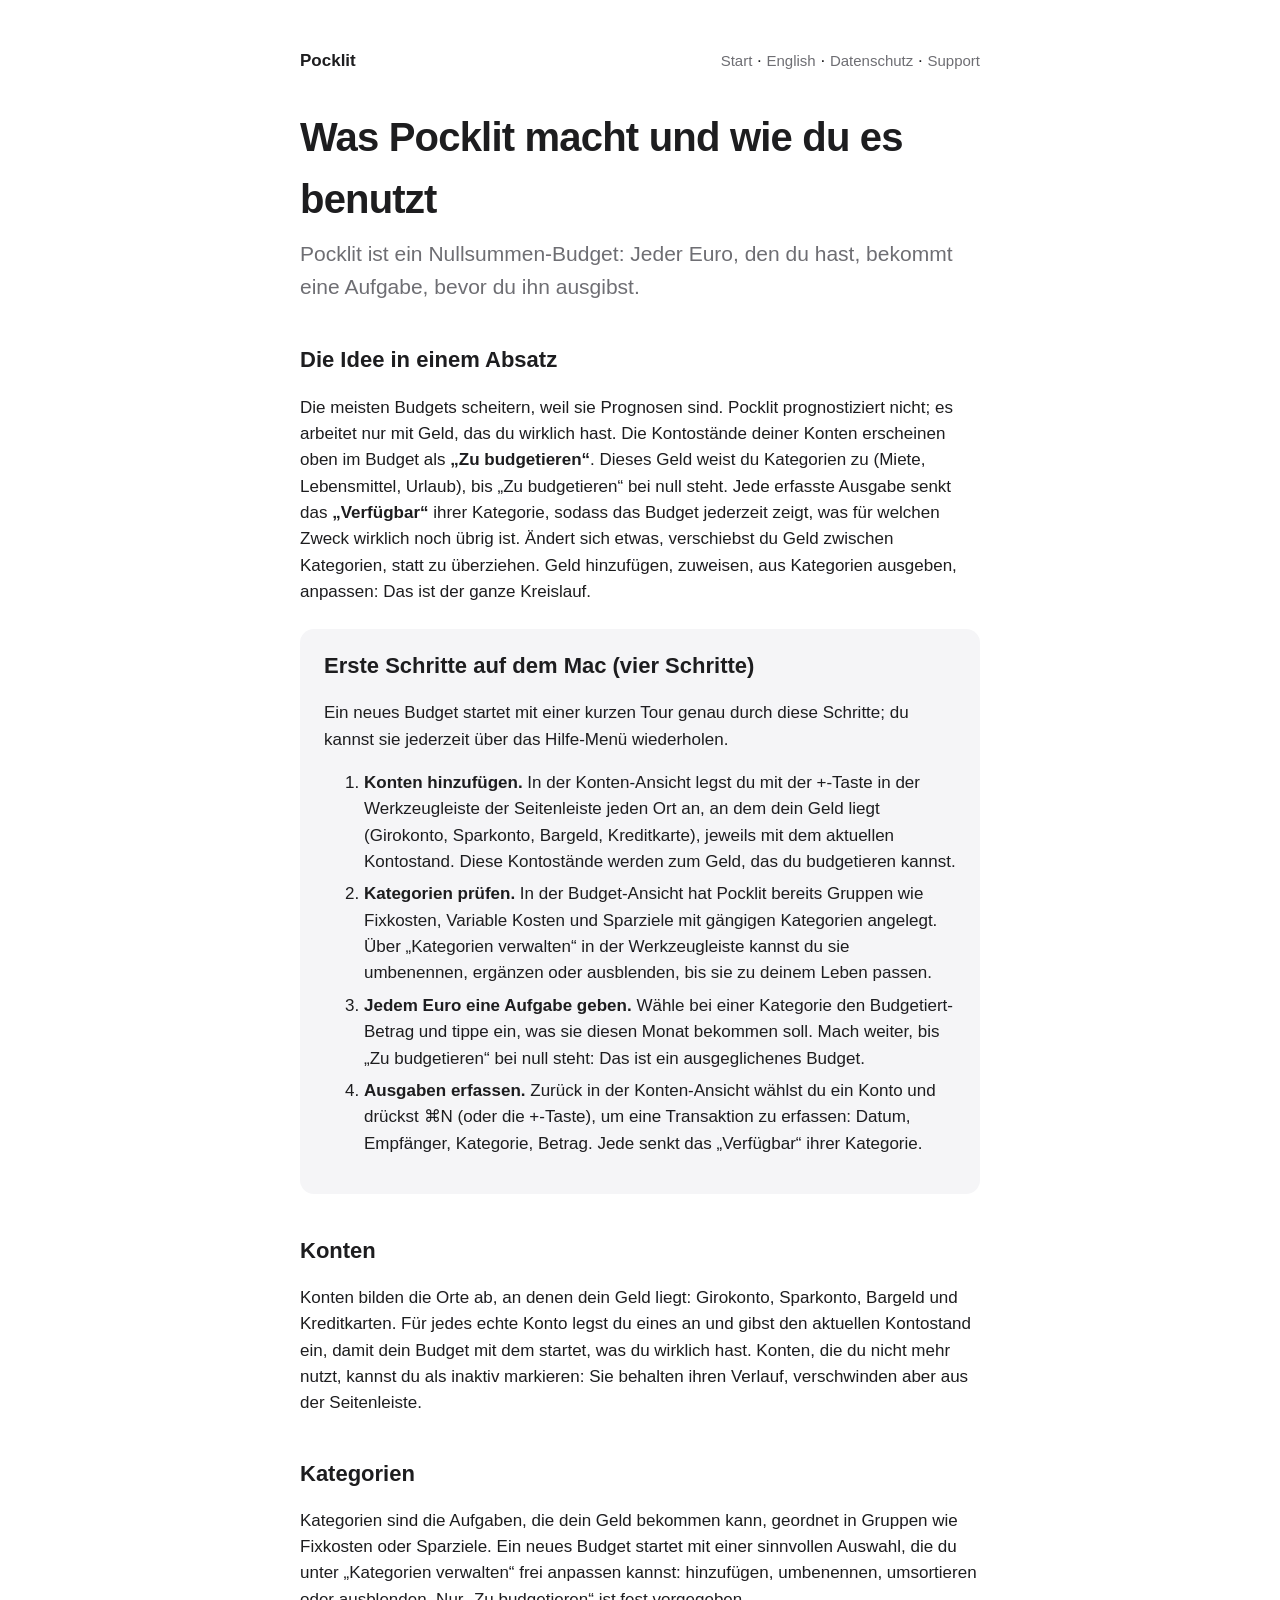
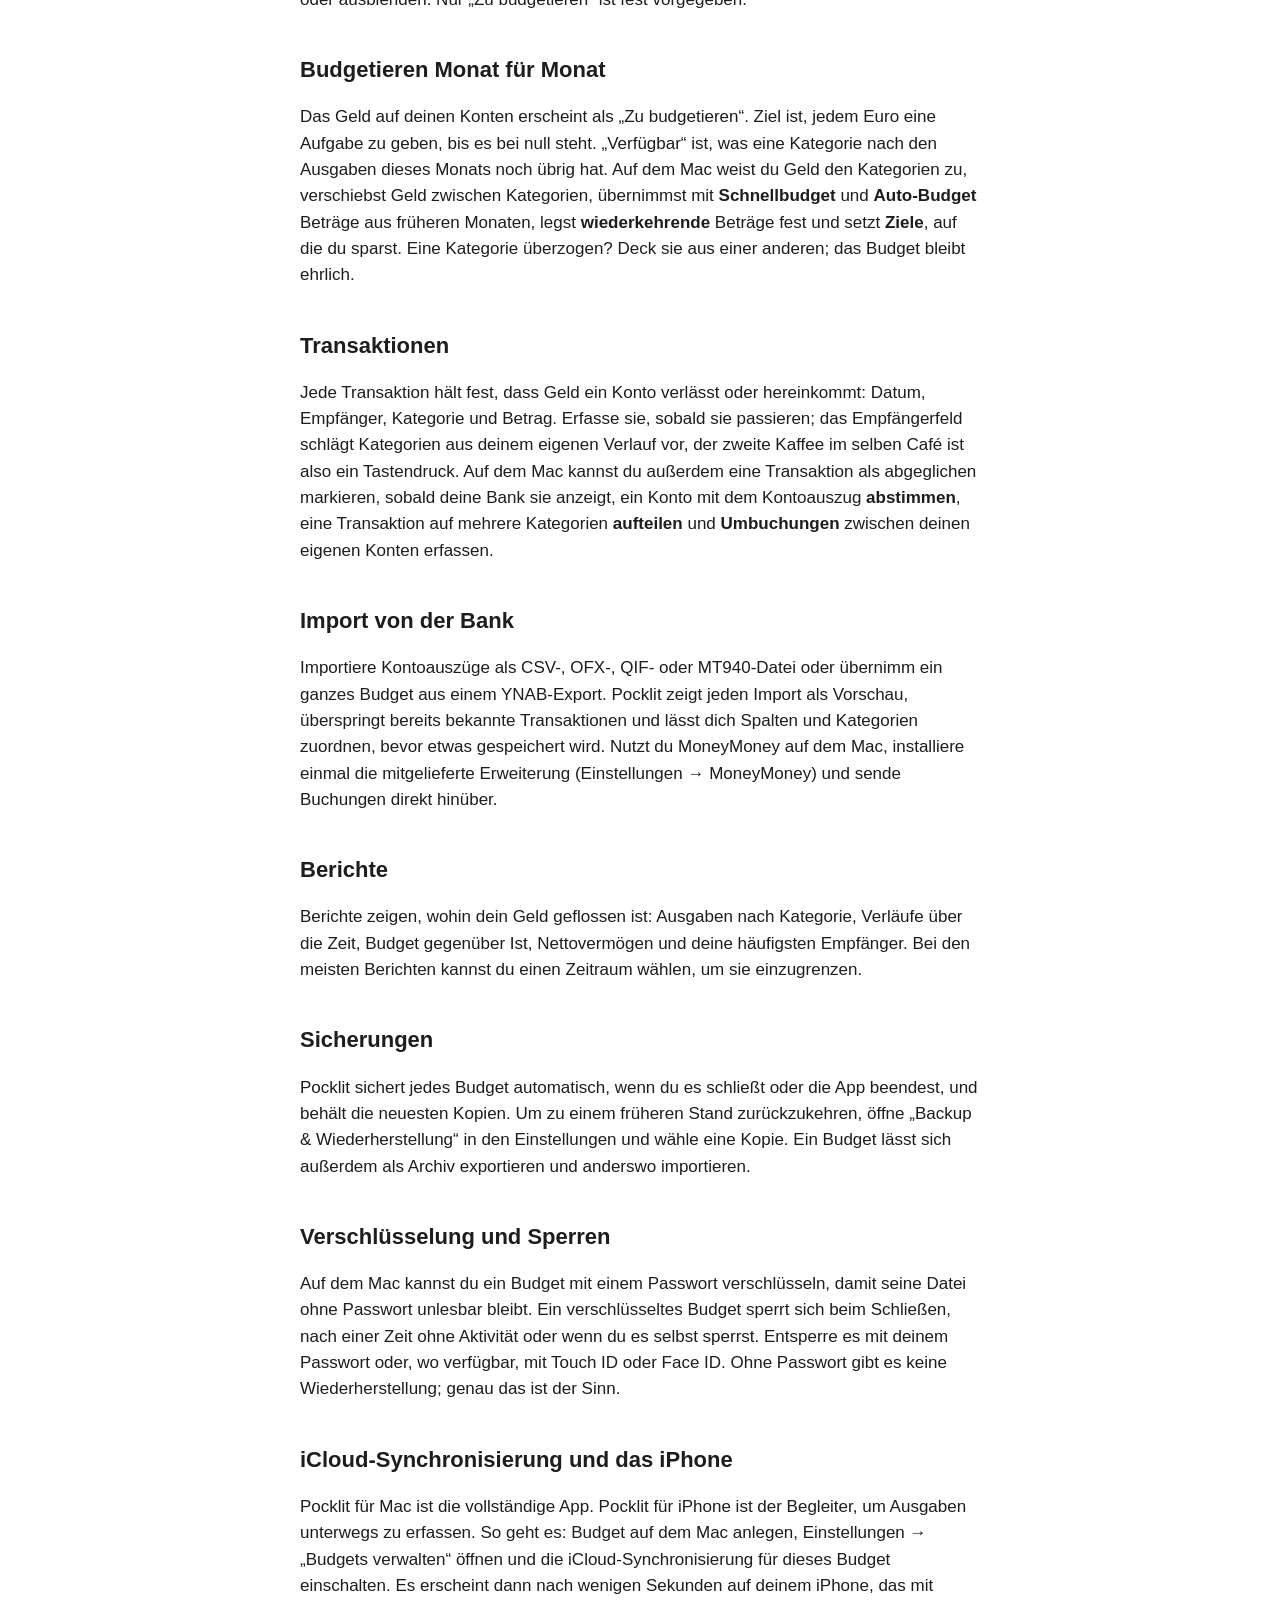
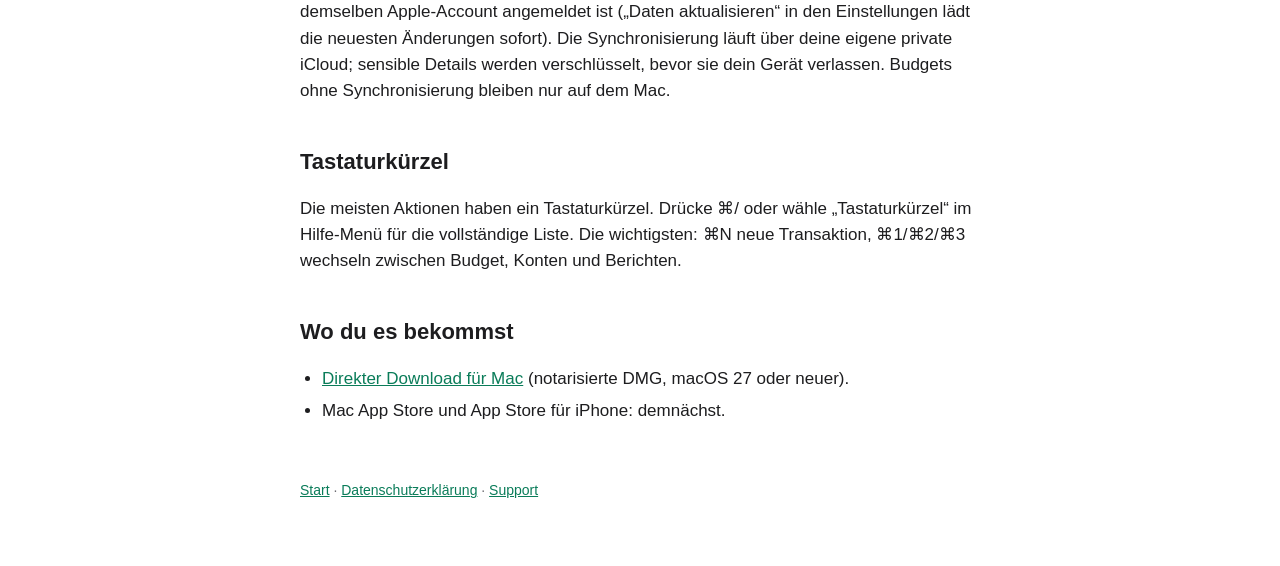
==== anleitung.html @ d17fcb15 "site: sync from Pocklit 1.1.0" ====
<!doctype html>
<html lang="de">
<head>
<meta charset="utf-8">
<meta name="viewport" content="width=device-width, initial-scale=1">
<title>Pocklit-Anleitung — was die App macht und wie du sie benutzt</title>
<meta name="description" content="Was Pocklit macht und wie du es benutzt: Nullsummen-Budget auf Mac und iPhone, Schritt für Schritt.">
<link rel="stylesheet" href="style.css">
</head>
<body>
<main>
<header><strong>Pocklit</strong><nav><a href="de.html">Start</a> · <a href="guide.html">English</a> · <a href="datenschutz.html">Datenschutz</a> · <a href="support.html">Support</a></nav></header>

<h1>Was Pocklit macht und wie du es benutzt</h1>
<p class="tagline">Pocklit ist ein Nullsummen-Budget: Jeder Euro, den du hast, bekommt eine Aufgabe, bevor du ihn ausgibst.</p>

<h2>Die Idee in einem Absatz</h2>
<p>Die meisten Budgets scheitern, weil sie Prognosen sind. Pocklit prognostiziert nicht; es arbeitet nur mit Geld, das du wirklich hast. Die Kontostände deiner Konten erscheinen oben im Budget als <strong>„Zu budgetieren“</strong>. Dieses Geld weist du Kategorien zu (Miete, Lebensmittel, Urlaub), bis „Zu budgetieren“ bei null steht. Jede erfasste Ausgabe senkt das <strong>„Verfügbar“</strong> ihrer Kategorie, sodass das Budget jederzeit zeigt, was für welchen Zweck wirklich noch übrig ist. Ändert sich etwas, verschiebst du Geld zwischen Kategorien, statt zu überziehen. Geld hinzufügen, zuweisen, aus Kategorien ausgeben, anpassen: Das ist der ganze Kreislauf.</p>

<div class="card">
<h2 style="margin-top:0">Erste Schritte auf dem Mac (vier Schritte)</h2>
<p>Ein neues Budget startet mit einer kurzen Tour genau durch diese Schritte; du kannst sie jederzeit über das Hilfe-Menü wiederholen.</p>
<ol>
<li><strong>Konten hinzufügen.</strong> In der Konten-Ansicht legst du mit der +-Taste in der Werkzeugleiste der Seitenleiste jeden Ort an, an dem dein Geld liegt (Girokonto, Sparkonto, Bargeld, Kreditkarte), jeweils mit dem aktuellen Kontostand. Diese Kontostände werden zum Geld, das du budgetieren kannst.</li>
<li><strong>Kategorien prüfen.</strong> In der Budget-Ansicht hat Pocklit bereits Gruppen wie Fixkosten, Variable Kosten und Sparziele mit gängigen Kategorien angelegt. Über „Kategorien verwalten“ in der Werkzeugleiste kannst du sie umbenennen, ergänzen oder ausblenden, bis sie zu deinem Leben passen.</li>
<li><strong>Jedem Euro eine Aufgabe geben.</strong> Wähle bei einer Kategorie den Budgetiert-Betrag und tippe ein, was sie diesen Monat bekommen soll. Mach weiter, bis „Zu budgetieren“ bei null steht: Das ist ein ausgeglichenes Budget.</li>
<li><strong>Ausgaben erfassen.</strong> Zurück in der Konten-Ansicht wählst du ein Konto und drückst ⌘N (oder die +-Taste), um eine Transaktion zu erfassen: Datum, Empfänger, Kategorie, Betrag. Jede senkt das „Verfügbar“ ihrer Kategorie.</li>
</ol>
</div>

<h2>Konten</h2>
<p>Konten bilden die Orte ab, an denen dein Geld liegt: Girokonto, Sparkonto, Bargeld und Kreditkarten. Für jedes echte Konto legst du eines an und gibst den aktuellen Kontostand ein, damit dein Budget mit dem startet, was du wirklich hast. Konten, die du nicht mehr nutzt, kannst du als inaktiv markieren: Sie behalten ihren Verlauf, verschwinden aber aus der Seitenleiste.</p>

<h2>Kategorien</h2>
<p>Kategorien sind die Aufgaben, die dein Geld bekommen kann, geordnet in Gruppen wie Fixkosten oder Sparziele. Ein neues Budget startet mit einer sinnvollen Auswahl, die du unter „Kategorien verwalten“ frei anpassen kannst: hinzufügen, umbenennen, umsortieren oder ausblenden. Nur „Zu budgetieren“ ist fest vorgegeben.</p>

<h2>Budgetieren Monat für Monat</h2>
<p>Das Geld auf deinen Konten erscheint als „Zu budgetieren“. Ziel ist, jedem Euro eine Aufgabe zu geben, bis es bei null steht. „Verfügbar“ ist, was eine Kategorie nach den Ausgaben dieses Monats noch übrig hat. Auf dem Mac weist du Geld den Kategorien zu, verschiebst Geld zwischen Kategorien, übernimmst mit <strong>Schnellbudget</strong> und <strong>Auto-Budget</strong> Beträge aus früheren Monaten, legst <strong>wiederkehrende</strong> Beträge fest und setzt <strong>Ziele</strong>, auf die du sparst. Eine Kategorie überzogen? Deck sie aus einer anderen; das Budget bleibt ehrlich.</p>

<h2>Transaktionen</h2>
<p>Jede Transaktion hält fest, dass Geld ein Konto verlässt oder hereinkommt: Datum, Empfänger, Kategorie und Betrag. Erfasse sie, sobald sie passieren; das Empfängerfeld schlägt Kategorien aus deinem eigenen Verlauf vor, der zweite Kaffee im selben Café ist also ein Tastendruck. Auf dem Mac kannst du außerdem eine Transaktion als abgeglichen markieren, sobald deine Bank sie anzeigt, ein Konto mit dem Kontoauszug <strong>abstimmen</strong>, eine Transaktion auf mehrere Kategorien <strong>aufteilen</strong> und <strong>Umbuchungen</strong> zwischen deinen eigenen Konten erfassen.</p>

<h2>Import von der Bank</h2>
<p>Importiere Kontoauszüge als CSV-, OFX-, QIF- oder MT940-Datei oder übernimm ein ganzes Budget aus einem YNAB-Export. Pocklit zeigt jeden Import als Vorschau, überspringt bereits bekannte Transaktionen und lässt dich Spalten und Kategorien zuordnen, bevor etwas gespeichert wird. Nutzt du MoneyMoney auf dem Mac, installiere einmal die mitgelieferte Erweiterung (Einstellungen → MoneyMoney) und sende Buchungen direkt hinüber.</p>

<h2>Berichte</h2>
<p>Berichte zeigen, wohin dein Geld geflossen ist: Ausgaben nach Kategorie, Verläufe über die Zeit, Budget gegenüber Ist, Nettovermögen und deine häufigsten Empfänger. Bei den meisten Berichten kannst du einen Zeitraum wählen, um sie einzugrenzen.</p>

<h2>Sicherungen</h2>
<p>Pocklit sichert jedes Budget automatisch, wenn du es schließt oder die App beendest, und behält die neuesten Kopien. Um zu einem früheren Stand zurückzukehren, öffne „Backup &amp; Wiederherstellung“ in den Einstellungen und wähle eine Kopie. Ein Budget lässt sich außerdem als Archiv exportieren und anderswo importieren.</p>

<h2>Verschlüsselung und Sperren</h2>
<p>Auf dem Mac kannst du ein Budget mit einem Passwort verschlüsseln, damit seine Datei ohne Passwort unlesbar bleibt. Ein verschlüsseltes Budget sperrt sich beim Schließen, nach einer Zeit ohne Aktivität oder wenn du es selbst sperrst. Entsperre es mit deinem Passwort oder, wo verfügbar, mit Touch ID oder Face ID. Ohne Passwort gibt es keine Wiederherstellung; genau das ist der Sinn.</p>

<h2>iCloud-Synchronisierung und das iPhone</h2>
<p>Pocklit für Mac ist die vollständige App. Pocklit für iPhone ist der Begleiter, um Ausgaben unterwegs zu erfassen. So geht es: Budget auf dem Mac anlegen, Einstellungen → „Budgets verwalten“ öffnen und die iCloud-Synchronisierung für dieses Budget einschalten. Es erscheint dann nach wenigen Sekunden auf deinem iPhone, das mit demselben Apple-Account angemeldet ist („Daten aktualisieren“ in den Einstellungen lädt die neuesten Änderungen sofort). Die Synchronisierung läuft über deine eigene private iCloud; sensible Details werden verschlüsselt, bevor sie dein Gerät verlassen. Budgets ohne Synchronisierung bleiben nur auf dem Mac.</p>

<h2>Tastaturkürzel</h2>
<p>Die meisten Aktionen haben ein Tastaturkürzel. Drücke ⌘/ oder wähle „Tastaturkürzel“ im Hilfe-Menü für die vollständige Liste. Die wichtigsten: ⌘N neue Transaktion, ⌘1/⌘2/⌘3 wechseln zwischen Budget, Konten und Berichten.</p>

<h2>Wo du es bekommst</h2>
<ul>
<li><a href="https://github.com/hanebambel/pocklit-site/releases/latest/download/Pocklit.dmg">Direkter Download für Mac</a> (notarisierte DMG, macOS 27 oder neuer).</li>
<li>Mac App Store und App Store für iPhone: demnächst.</li>
</ul>

<footer><a href="de.html">Start</a> · <a href="datenschutz.html">Datenschutzerklärung</a> · <a href="support.html">Support</a></footer>
</main>
</body>
</html>
---- style.css ----
:root { color-scheme: light dark; --fg: #1d1d1f; --bg: #ffffff; --muted: #6e6e73; --accent: #0a7c59; --card: #f5f5f7; }
@media (prefers-color-scheme: dark) { :root { --fg: #f5f5f7; --bg: #1d1d1f; --muted: #a1a1a6; --accent: #34c48e; --card: #2c2c2e; } }
* { box-sizing: border-box; }
body { margin: 0; font: 17px/1.55 -apple-system, BlinkMacSystemFont, "Helvetica Neue", Helvetica, Arial, sans-serif; color: var(--fg); background: var(--bg); }
main { max-width: 720px; margin: 0 auto; padding: 48px 20px 64px; }
header { display: flex; justify-content: space-between; align-items: baseline; gap: 16px; margin-bottom: 32px; }
header a { color: var(--muted); text-decoration: none; font-size: 15px; }
h1 { font-size: 40px; margin: 0 0 8px; letter-spacing: -0.02em; }
h2 { font-size: 22px; margin: 40px 0 12px; }
.tagline { font-size: 21px; color: var(--muted); margin: 0 0 28px; }
.button { display: inline-block; background: var(--accent); color: #fff; padding: 12px 22px; border-radius: 10px; text-decoration: none; font-weight: 600; }
.note { font-size: 14px; color: var(--muted); }
.card { background: var(--card); border-radius: 14px; padding: 20px 24px; margin: 24px 0; }
ul { padding-left: 22px; } li { margin: 6px 0; }
footer { margin-top: 56px; font-size: 14px; color: var(--muted); }
a { color: var(--accent); }
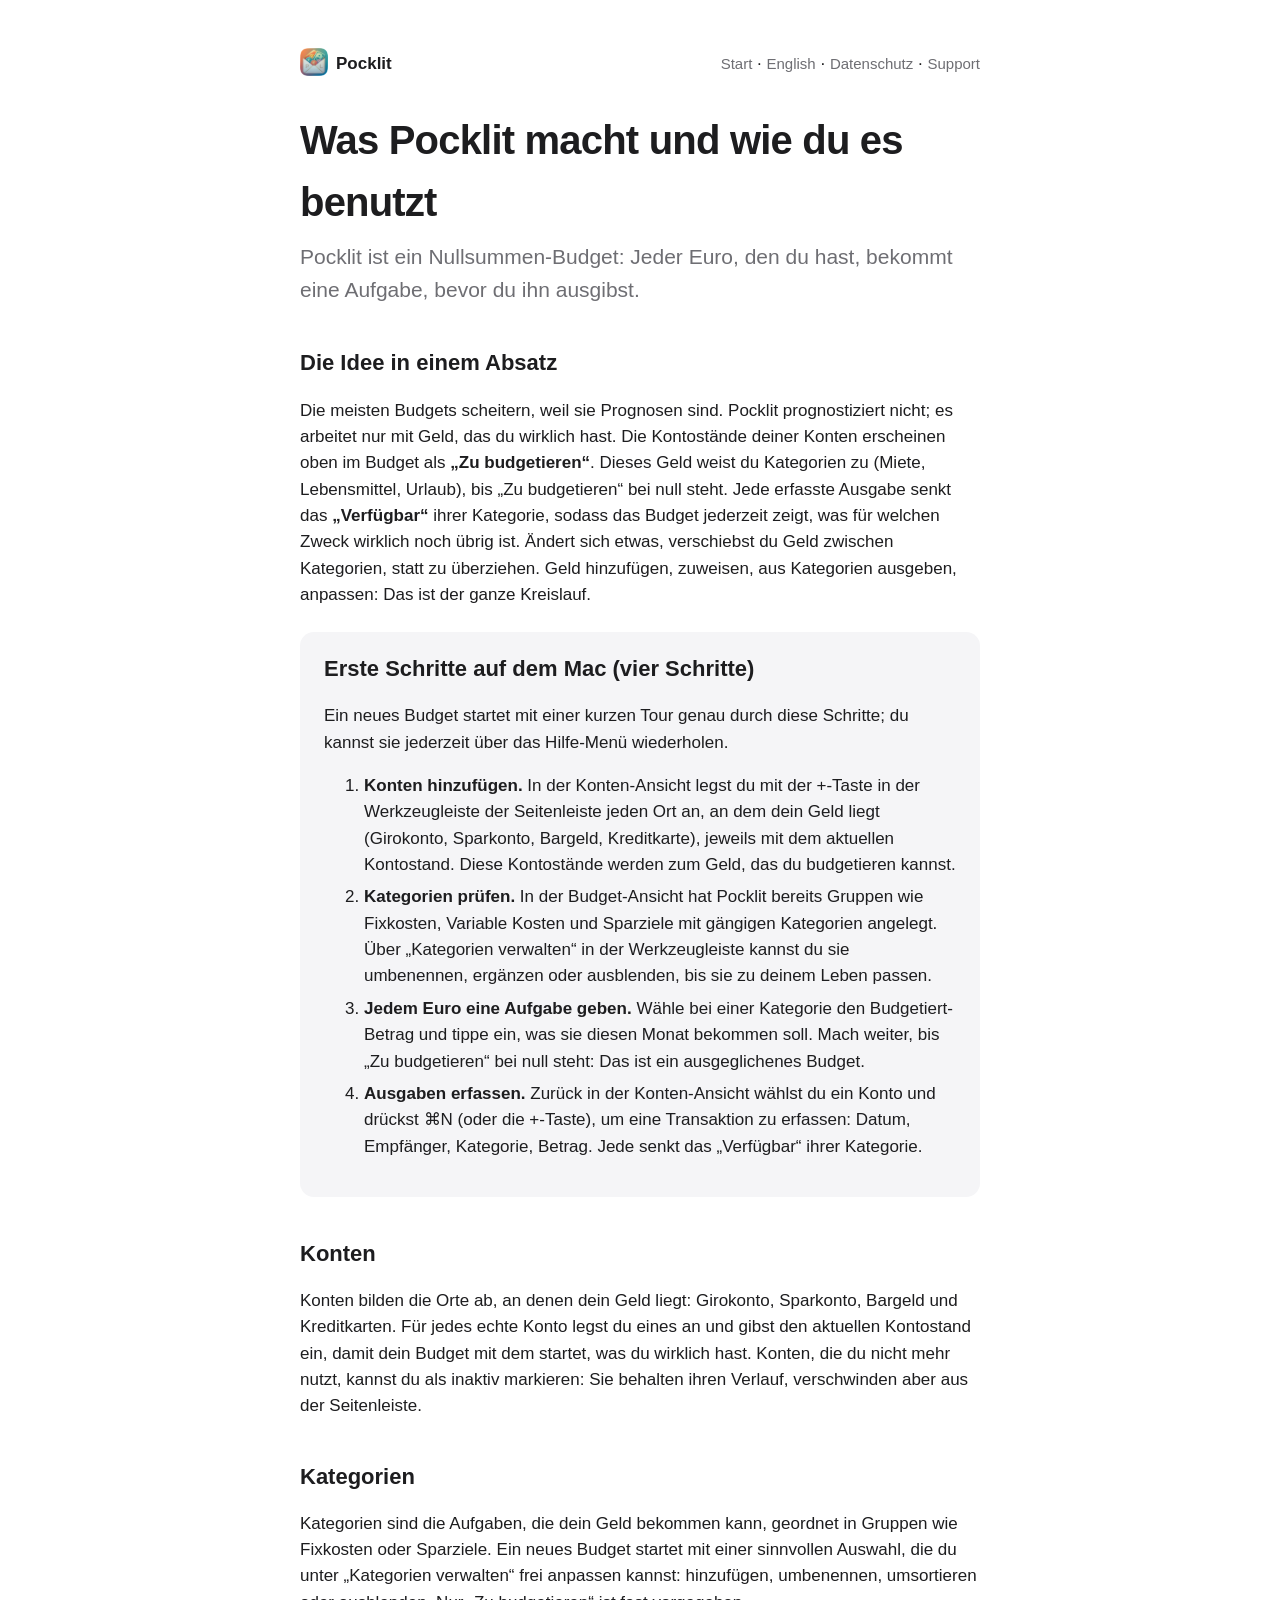
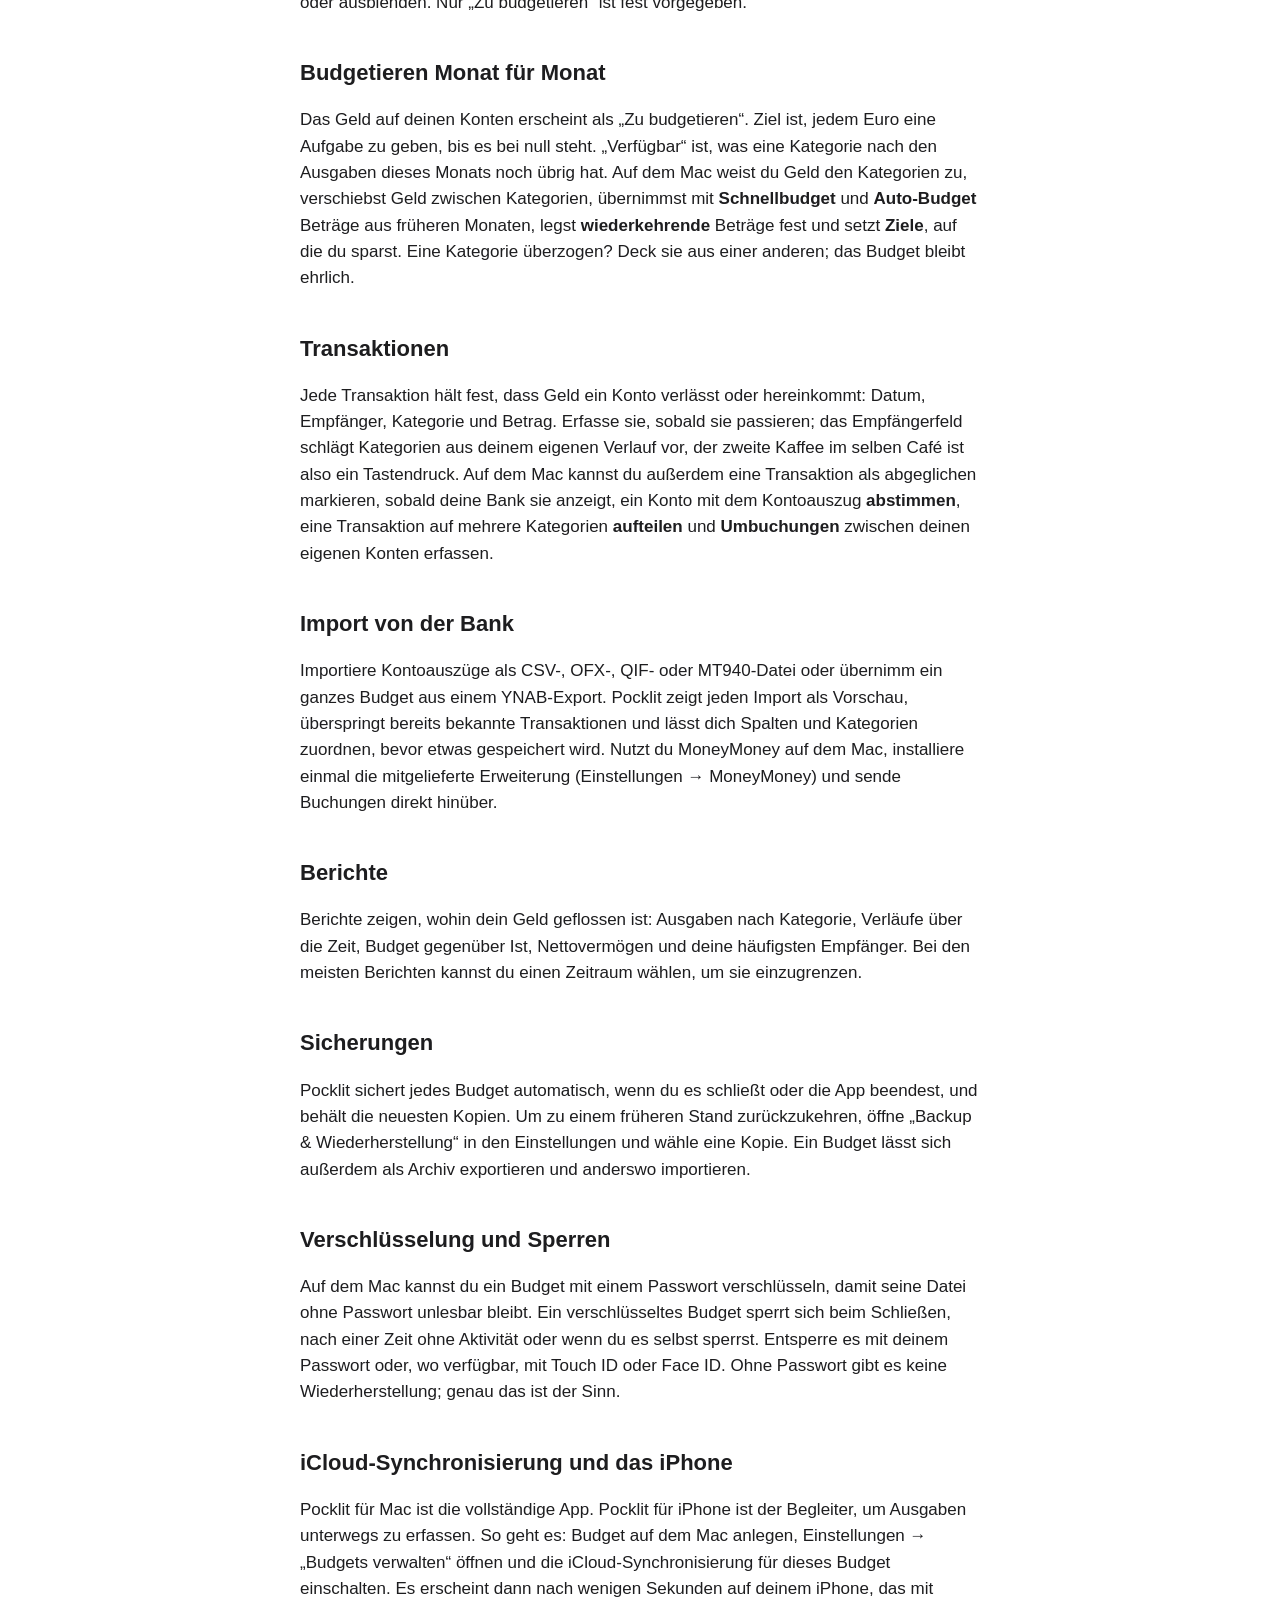
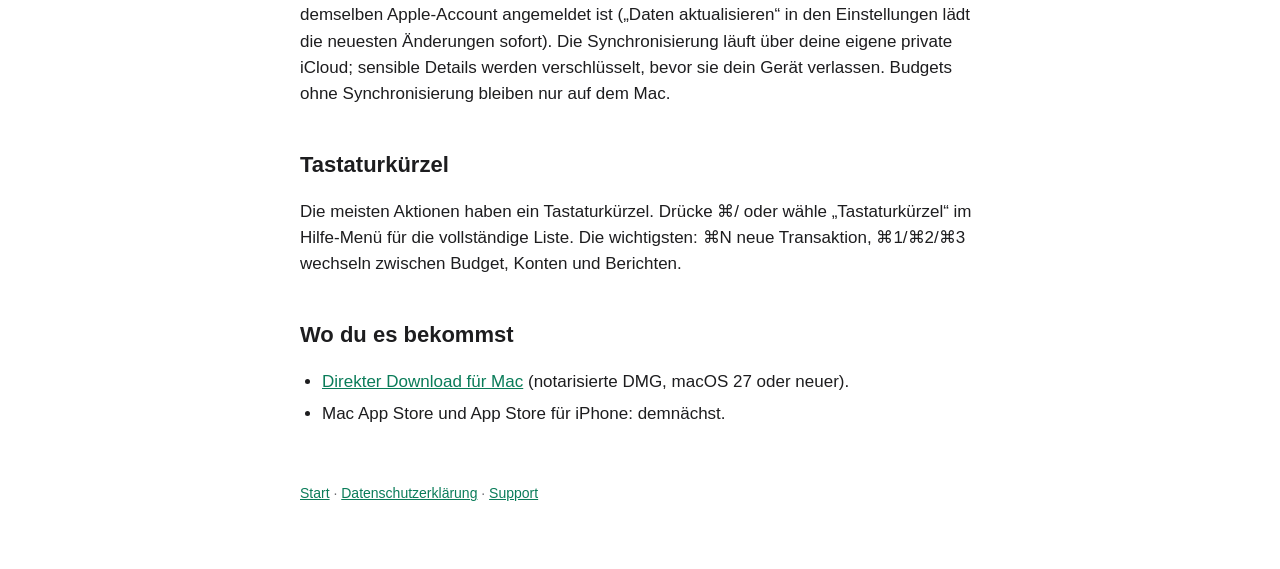
==== commit cd0cdd3c: "site: sync from Pocklit 1.1.0" ====
--- a/anleitung.html
+++ b/anleitung.html
@@ -5,11 +5,13 @@
 <meta name="viewport" content="width=device-width, initial-scale=1">
 <title>Pocklit-Anleitung — was die App macht und wie du sie benutzt</title>
 <meta name="description" content="Was Pocklit macht und wie du es benutzt: Nullsummen-Budget auf Mac und iPhone, Schritt für Schritt.">
+<link rel="icon" type="image/png" href="favicon.png">
+<link rel="apple-touch-icon" href="apple-touch-icon.png">
 <link rel="stylesheet" href="style.css">
 </head>
 <body>
 <main>
-<header><strong>Pocklit</strong><nav><a href="de.html">Start</a> · <a href="guide.html">English</a> · <a href="datenschutz.html">Datenschutz</a> · <a href="support.html">Support</a></nav></header>
+<header><strong><img class="brand" src="icon.png" alt="" width="28" height="28">Pocklit</strong><nav><a href="de.html">Start</a> · <a href="guide.html">English</a> · <a href="datenschutz.html">Datenschutz</a> · <a href="support.html">Support</a></nav></header>
 
 <h1>Was Pocklit macht und wie du es benutzt</h1>
 <p class="tagline">Pocklit ist ein Nullsummen-Budget: Jeder Euro, den du hast, bekommt eine Aufgabe, bevor du ihn ausgibst.</p>
--- a/style.css
+++ b/style.css
@@ -14,3 +14,5 @@
 ul { padding-left: 22px; } li { margin: 6px 0; }
 footer { margin-top: 56px; font-size: 14px; color: var(--muted); }
 a { color: var(--accent); }
+.brand { vertical-align: -7px; margin-right: 8px; border-radius: 7px; }
+.hero { display: block; border-radius: 28px; margin-bottom: 20px; box-shadow: 0 8px 24px rgba(0,0,0,.18); }
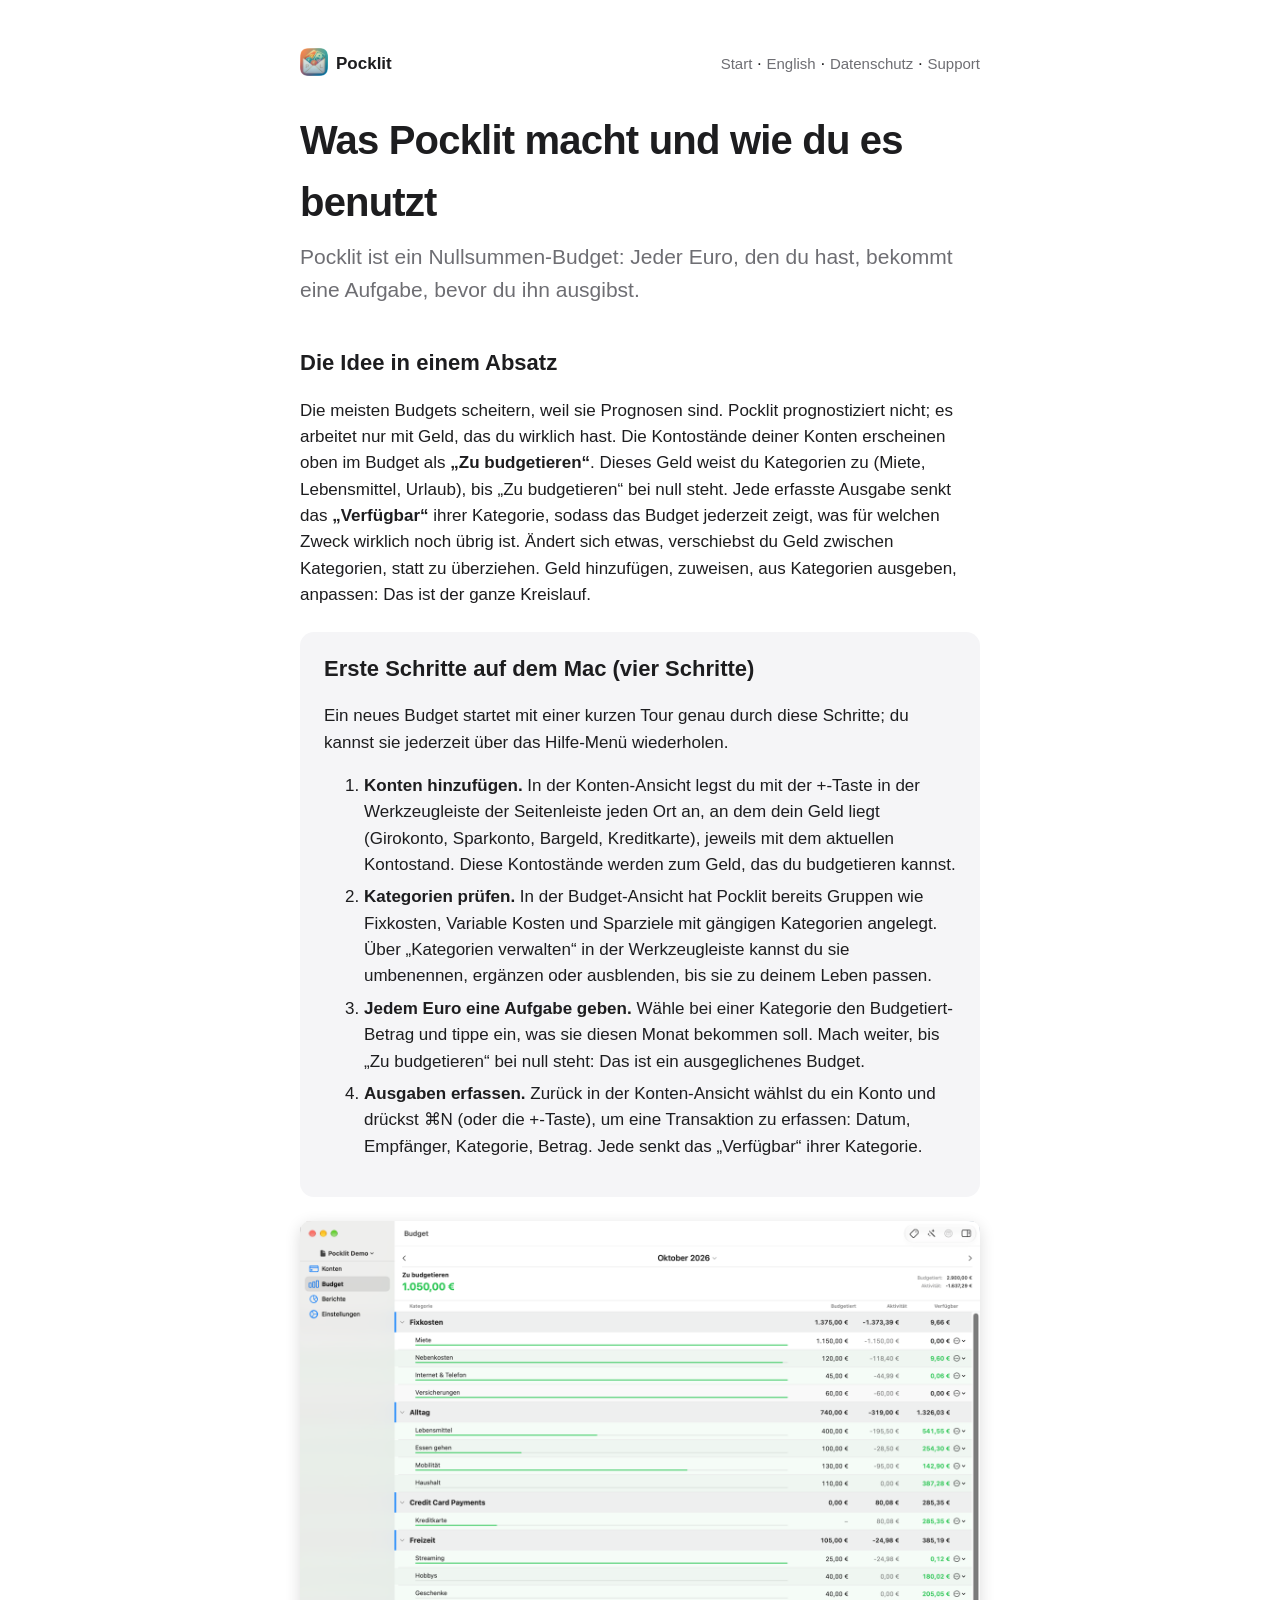
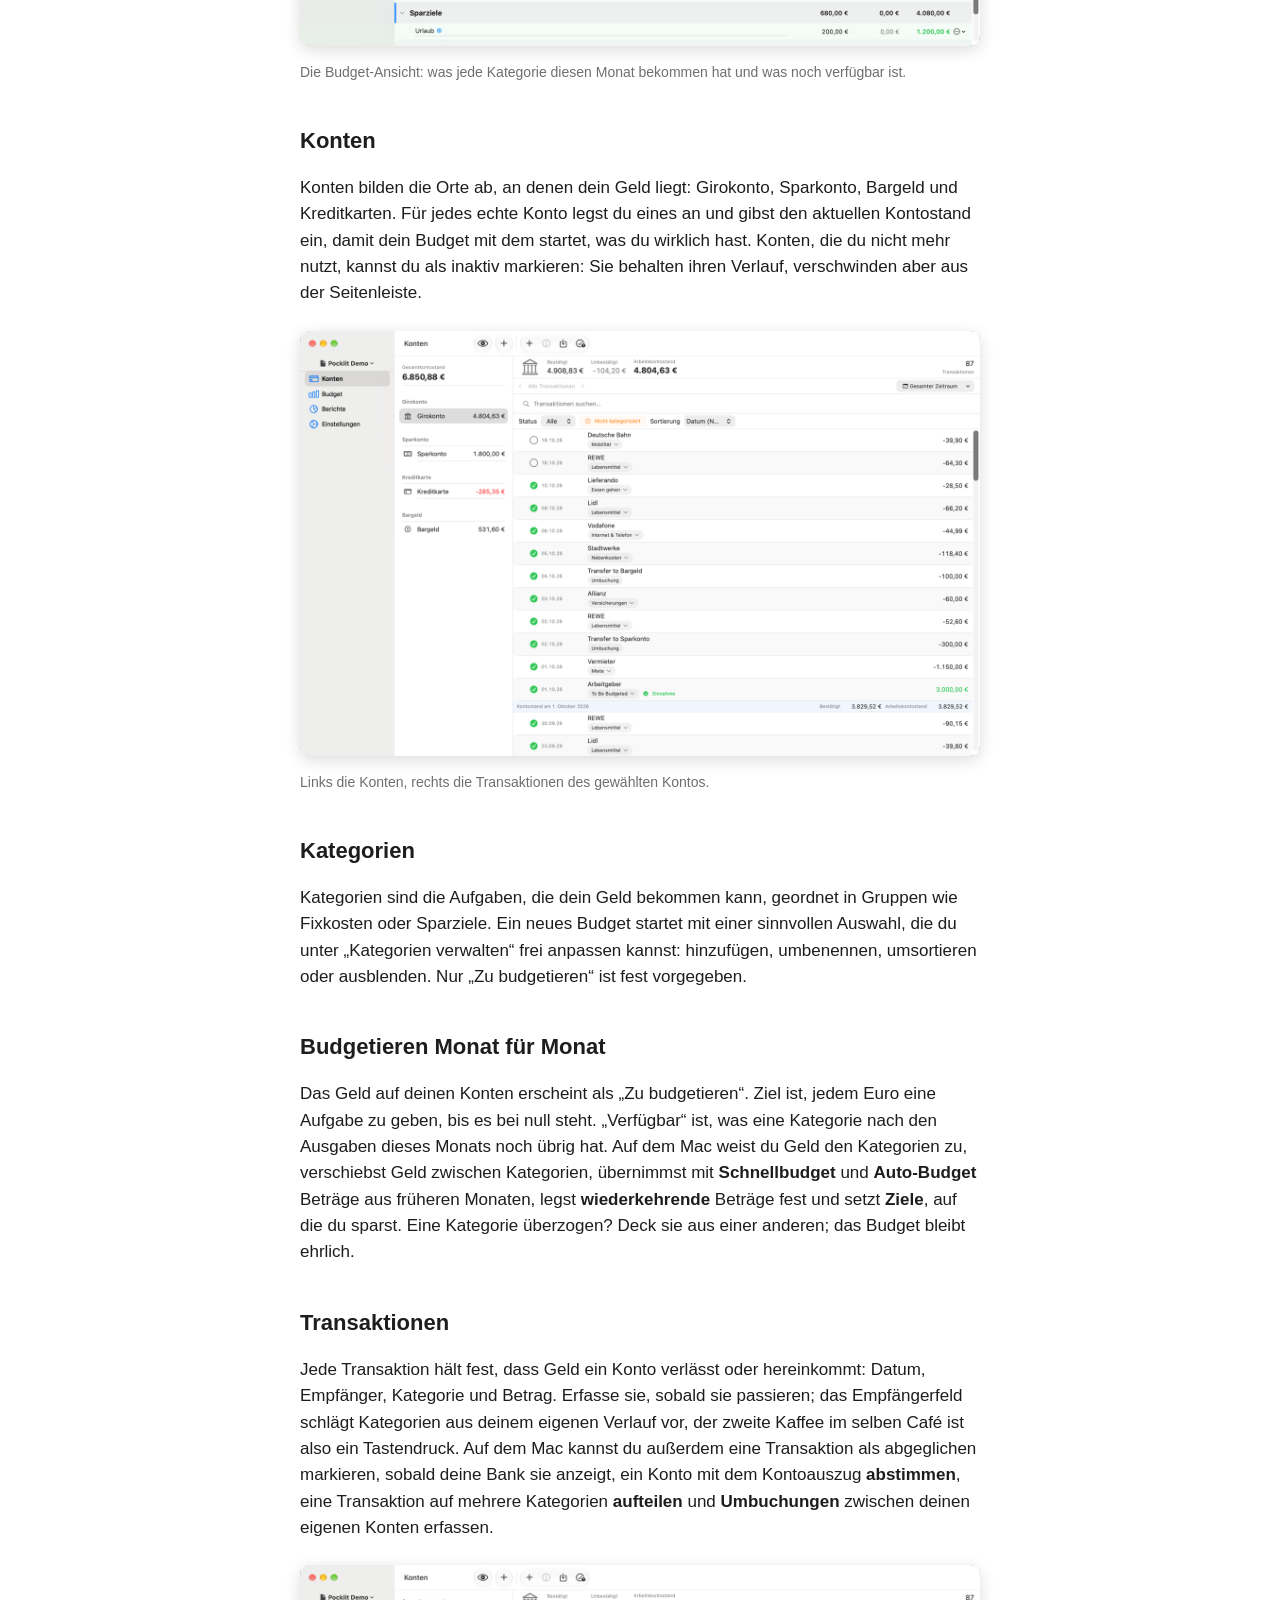
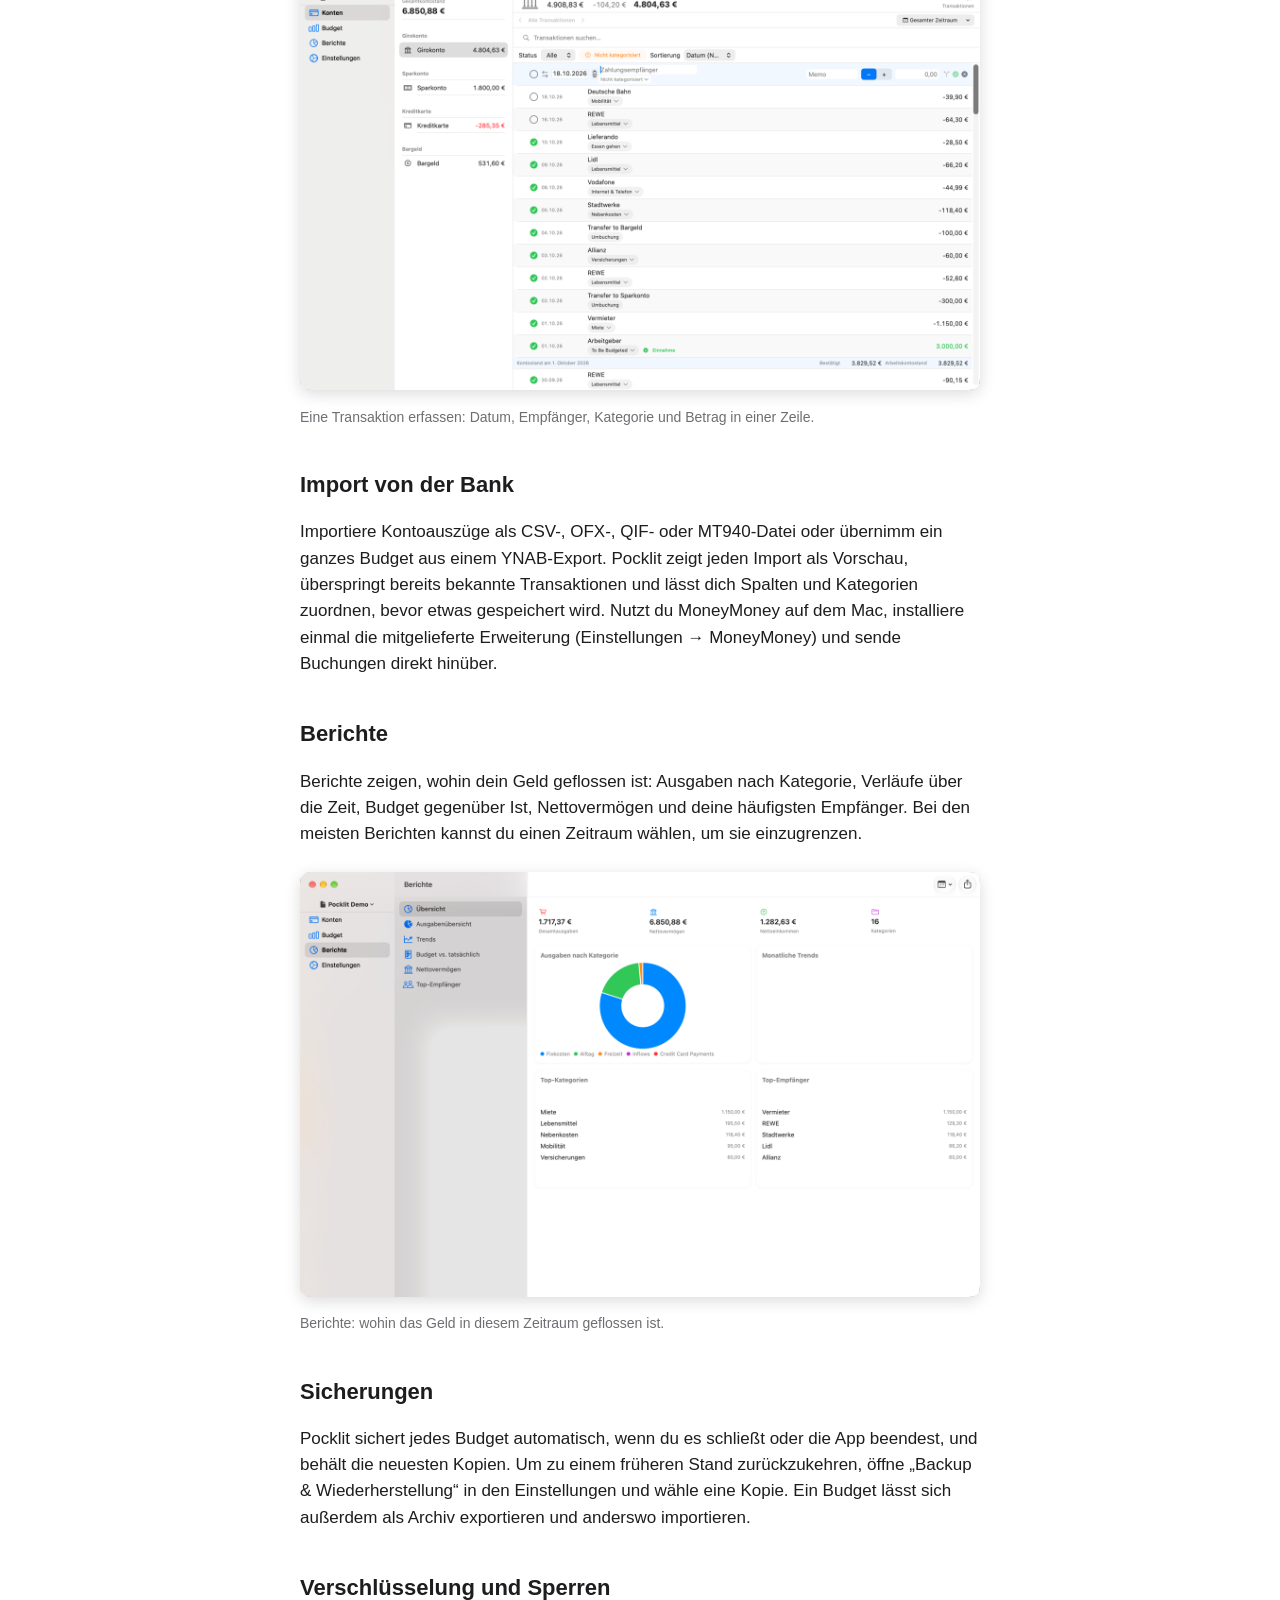
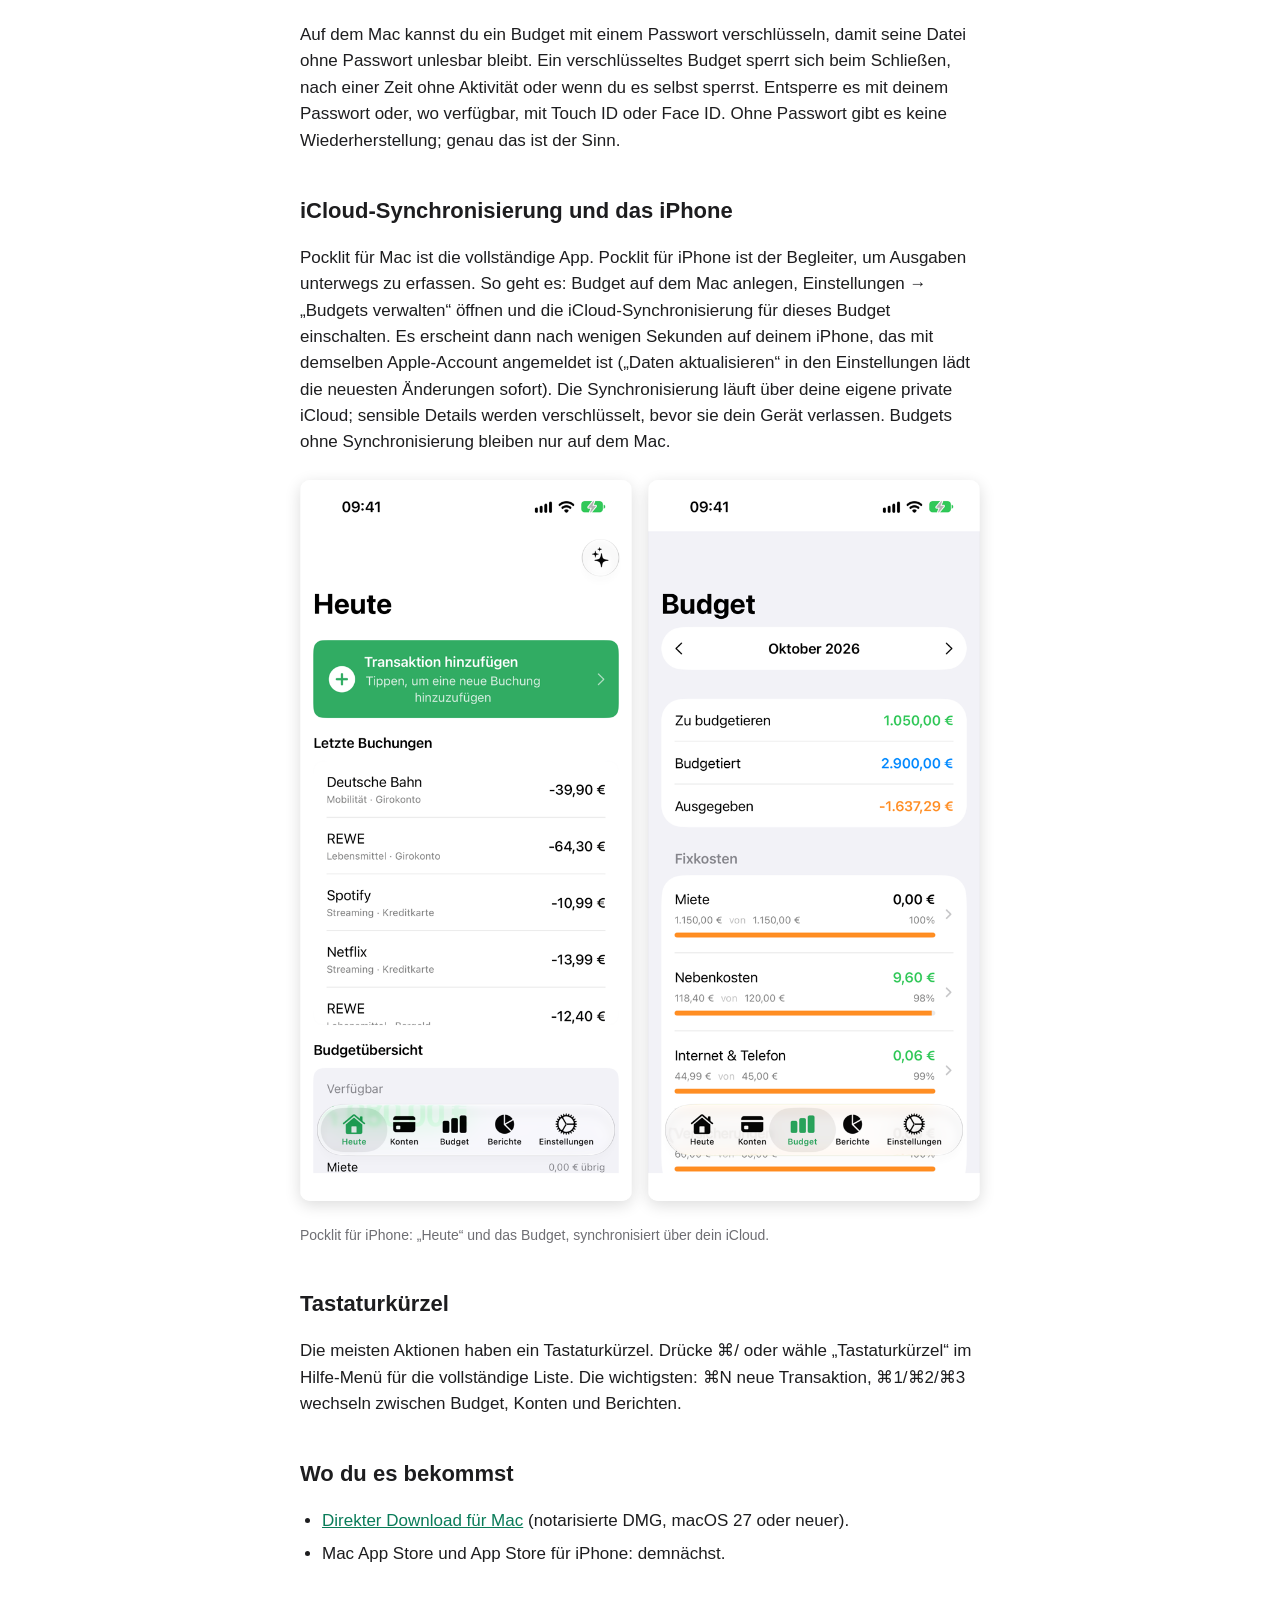
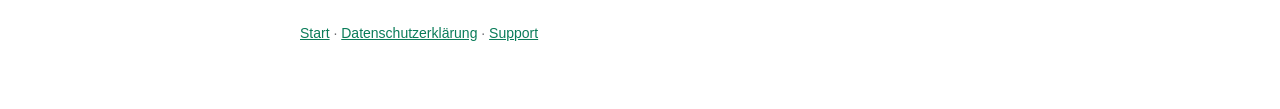
==== commit 4fdae88b: "site: sync from Pocklit 1.2.0" ====
--- a/anleitung.html
+++ b/anleitung.html
@@ -30,8 +30,11 @@
 </ol>
 </div>
 
+<figure><img loading="lazy" src="img/mac/de/budget.png" alt="Die Budget-Ansicht: oben „Zu budgetieren“, darunter jede Kategorie mit Budgetiert, Aktivität und Verfügbar" width="1440" height="900"><figcaption>Die Budget-Ansicht: was jede Kategorie diesen Monat bekommen hat und was noch verfügbar ist.</figcaption></figure>
+
 <h2>Konten</h2>
 <p>Konten bilden die Orte ab, an denen dein Geld liegt: Girokonto, Sparkonto, Bargeld und Kreditkarten. Für jedes echte Konto legst du eines an und gibst den aktuellen Kontostand ein, damit dein Budget mit dem startet, was du wirklich hast. Konten, die du nicht mehr nutzt, kannst du als inaktiv markieren: Sie behalten ihren Verlauf, verschwinden aber aus der Seitenleiste.</p>
+<figure><img loading="lazy" src="img/mac/de/accounts.png" alt="Die Konten-Ansicht: Kontenliste mit Salden und die Transaktionen des gewählten Kontos" width="1440" height="900"><figcaption>Links die Konten, rechts die Transaktionen des gewählten Kontos.</figcaption></figure>
 
 <h2>Kategorien</h2>
 <p>Kategorien sind die Aufgaben, die dein Geld bekommen kann, geordnet in Gruppen wie Fixkosten oder Sparziele. Ein neues Budget startet mit einer sinnvollen Auswahl, die du unter „Kategorien verwalten“ frei anpassen kannst: hinzufügen, umbenennen, umsortieren oder ausblenden. Nur „Zu budgetieren“ ist fest vorgegeben.</p>
@@ -41,12 +44,14 @@
 
 <h2>Transaktionen</h2>
 <p>Jede Transaktion hält fest, dass Geld ein Konto verlässt oder hereinkommt: Datum, Empfänger, Kategorie und Betrag. Erfasse sie, sobald sie passieren; das Empfängerfeld schlägt Kategorien aus deinem eigenen Verlauf vor, der zweite Kaffee im selben Café ist also ein Tastendruck. Auf dem Mac kannst du außerdem eine Transaktion als abgeglichen markieren, sobald deine Bank sie anzeigt, ein Konto mit dem Kontoauszug <strong>abstimmen</strong>, eine Transaktion auf mehrere Kategorien <strong>aufteilen</strong> und <strong>Umbuchungen</strong> zwischen deinen eigenen Konten erfassen.</p>
+<figure><img loading="lazy" src="img/mac/de/transactions.png" alt="Eine neue Transaktion wird im Kontoregister erfasst" width="1440" height="900"><figcaption>Eine Transaktion erfassen: Datum, Empfänger, Kategorie und Betrag in einer Zeile.</figcaption></figure>
 
 <h2>Import von der Bank</h2>
 <p>Importiere Kontoauszüge als CSV-, OFX-, QIF- oder MT940-Datei oder übernimm ein ganzes Budget aus einem YNAB-Export. Pocklit zeigt jeden Import als Vorschau, überspringt bereits bekannte Transaktionen und lässt dich Spalten und Kategorien zuordnen, bevor etwas gespeichert wird. Nutzt du MoneyMoney auf dem Mac, installiere einmal die mitgelieferte Erweiterung (Einstellungen → MoneyMoney) und sende Buchungen direkt hinüber.</p>
 
 <h2>Berichte</h2>
 <p>Berichte zeigen, wohin dein Geld geflossen ist: Ausgaben nach Kategorie, Verläufe über die Zeit, Budget gegenüber Ist, Nettovermögen und deine häufigsten Empfänger. Bei den meisten Berichten kannst du einen Zeitraum wählen, um sie einzugrenzen.</p>
+<figure><img loading="lazy" src="img/mac/de/reports.png" alt="Die Berichtsübersicht: Ausgaben nach Kategorie, Nettovermögen und häufigste Empfänger" width="1440" height="900"><figcaption>Berichte: wohin das Geld in diesem Zeitraum geflossen ist.</figcaption></figure>
 
 <h2>Sicherungen</h2>
 <p>Pocklit sichert jedes Budget automatisch, wenn du es schließt oder die App beendest, und behält die neuesten Kopien. Um zu einem früheren Stand zurückzukehren, öffne „Backup &amp; Wiederherstellung“ in den Einstellungen und wähle eine Kopie. Ein Budget lässt sich außerdem als Archiv exportieren und anderswo importieren.</p>
@@ -56,6 +61,7 @@
 
 <h2>iCloud-Synchronisierung und das iPhone</h2>
 <p>Pocklit für Mac ist die vollständige App. Pocklit für iPhone ist der Begleiter, um Ausgaben unterwegs zu erfassen. So geht es: Budget auf dem Mac anlegen, Einstellungen → „Budgets verwalten“ öffnen und die iCloud-Synchronisierung für dieses Budget einschalten. Es erscheint dann nach wenigen Sekunden auf deinem iPhone, das mit demselben Apple-Account angemeldet ist („Daten aktualisieren“ in den Einstellungen lädt die neuesten Änderungen sofort). Die Synchronisierung läuft über deine eigene private iCloud; sensible Details werden verschlüsselt, bevor sie dein Gerät verlassen. Budgets ohne Synchronisierung bleiben nur auf dem Mac.</p>
+<figure class="two-up"><img loading="lazy" src="img/ios/de/today.png" alt="Pocklit für iPhone: die Ansicht „Heute“ mit den letzten Transaktionen" width="552" height="1200"><img loading="lazy" src="img/ios/de/budget.png" alt="Pocklit für iPhone: die Budget-Ansicht" width="552" height="1200"><figcaption>Pocklit für iPhone: „Heute“ und das Budget, synchronisiert über dein iCloud.</figcaption></figure>
 
 <h2>Tastaturkürzel</h2>
 <p>Die meisten Aktionen haben ein Tastaturkürzel. Drücke ⌘/ oder wähle „Tastaturkürzel“ im Hilfe-Menü für die vollständige Liste. Die wichtigsten: ⌘N neue Transaktion, ⌘1/⌘2/⌘3 wechseln zwischen Budget, Konten und Berichten.</p>
--- a/style.css
+++ b/style.css
@@ -16,3 +16,10 @@
 a { color: var(--accent); }
 .brand { vertical-align: -7px; margin-right: 8px; border-radius: 7px; }
 .hero { display: block; border-radius: 28px; margin-bottom: 20px; box-shadow: 0 8px 24px rgba(0,0,0,.18); }
+figure { margin: 1.5rem 0; }
+figure img, .shot { width: 100%; height: auto; border-radius: 10px; box-shadow: 0 4px 16px rgba(0,0,0,.14); }
+.shot { display: block; margin: 0 0 28px; }
+figcaption { font-size: 14px; color: var(--muted); margin-top: 8px; }
+.two-up { display: grid; grid-template-columns: 1fr 1fr; gap: 1rem; }
+.two-up figcaption { grid-column: 1 / -1; }
+@media (max-width: 600px) { .two-up { grid-template-columns: 1fr; } }
